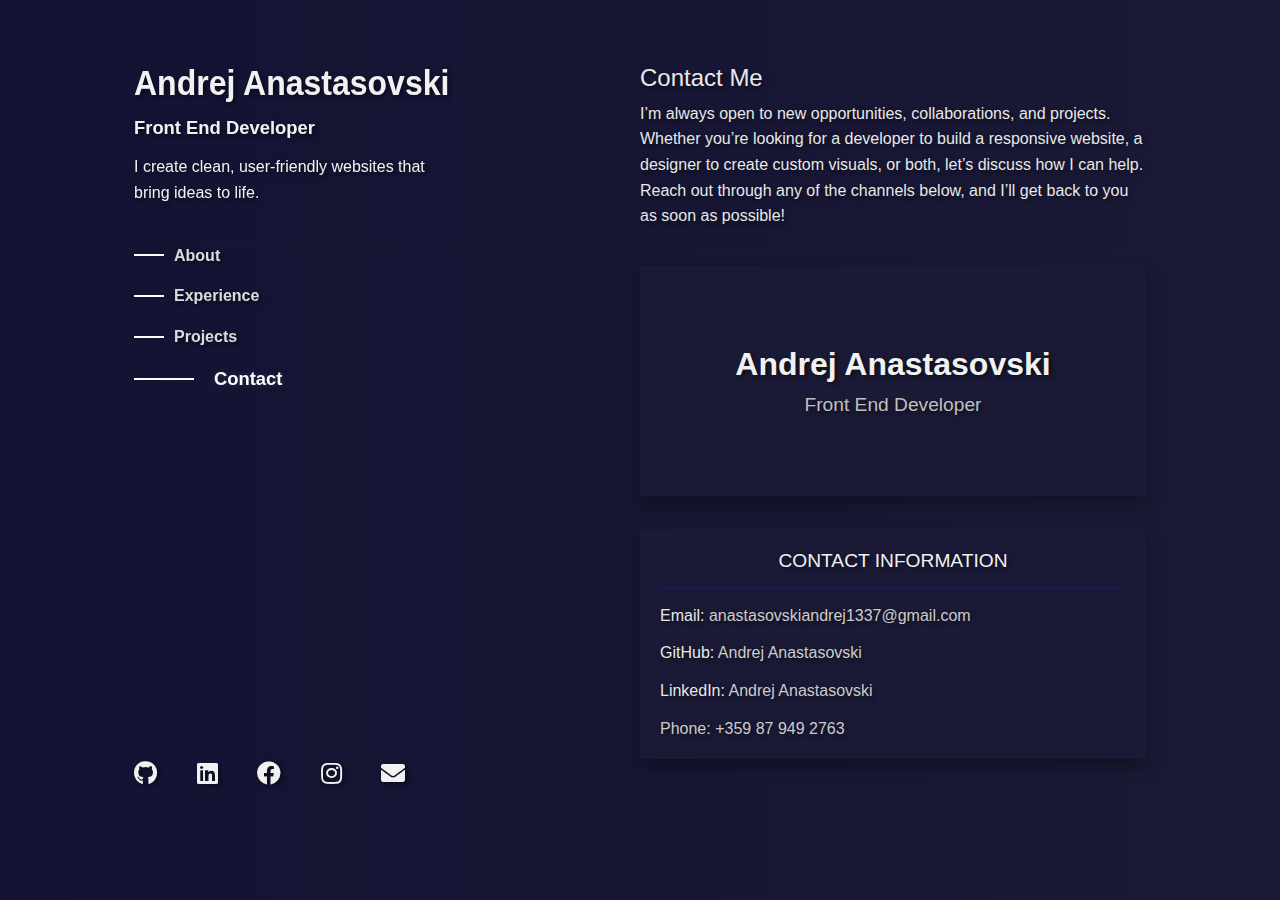
==== contact.html @ 09a28a14 "1.0" ====
<!DOCTYPE html>
<html lang="en">
<head>
    <meta charset="UTF-8">
    <meta name="viewport" content="width=device-width, initial-scale=1.0">
    <title>Andrej Anastasovski</title>
    <link rel="icon" href="images/A.png" type="image/png">
    <link href="https://cdn.jsdelivr.net/npm/bootstrap@5.3.0-alpha1/dist/css/bootstrap.min.css" rel="stylesheet">
    <link href="https://cdnjs.cloudflare.com/ajax/libs/font-awesome/5.15.4/css/all.min.css" rel="stylesheet">
    <link href="styles/styles.css" rel="stylesheet"> <link href="styles/cardstyle.css" rel="stylesheet">
</head>
<body>
    <div class="container">
        <!-- Left Column (Fixed and Sticky) -->
        <div class="left-column">
            <div id="navbar-container"></div> <!-- Navbar will be injected here -->
            <div class="contact-info">
                <!-- Footer will be injected here -->
                <div id="footer-container"></div>
            </div>
        </div>

        <!-- Right Column (Scrollable Content) -->
        <div class="right-column">
            <div class="contact-section">
                <h2>Contact Me</h2>
                <p>I’m always open to new opportunities, collaborations, and projects. Whether you’re looking for a developer to build a responsive website, a designer to create custom visuals, or both, let’s discuss how I can help. Reach out through any of the channels below, and I’ll get back to you as soon as possible!</p>
                <div class="contact-details">
                    <hr>
                    <div class="business-card">
                        <!-- Front Side -->
                        <div class="card-front">
                            <h1>Andrej Anastasovski</h1>
                            <h3>Front End Developer</h3>

                        </div>
                        <hr>
                        <!-- Back Side -->
                        <div class="card-back">
                            <h2>Contact Information</h2>
                            <p>Email: <a href="mailto:anastasovskiandrej1337@gmail.com">anastasovskiandrej1337@gmail.com</a></p>
                            <p>GitHub: <a href="https://github.com/Andrej-Anastasovski" target="_blank">Andrej Anastasovski</a></p>
                            <p>LinkedIn: <a href="https://www.linkedin.com/in/andrej-anastasovski/" target="_blank">Andrej Anastasovski</a></p>
                            <p><a href="tel:+359879492763">Phone: +359 87 949 2763</a></p>
                        </div>
                        <hr>
                    </div>

                </div>
            </div>
        </div>
    </div>

    <script src="https://code.jquery.com/jquery-3.5.1.slim.min.js"></script>
    <script src="https://cdn.jsdelivr.net/npm/bootstrap@4.5.3/dist/js/bootstrap.bundle.min.js"></script>
    <script src="script.js"></script>
</body>
</html>
---- styles/styles.css ----
body {
    font-family: 'Roboto Condensed', sans-serif;
    text-shadow: 2px 2px 4px rgba(0, 0, 0, 0.5);
    background: linear-gradient(to right, #121233, #1a1a36);
    line-height: 1.6;
    display: flex;
    justify-content: center; /* Center the content horizontally */
    padding: 5% 0%; /* 5% padding on top and bottom, 0 on left/right */
}

.container {
    display: flex;
    flex-direction: row;
    width: 100%;
    margin: 0 auto;
    gap: 0;
    padding: 0 5%;
    position: relative;
}


/* Left Column */
.left-column {
    position: fixed;
    width: auto;
    min-height: 200px;
    height: 90vh;
    max-height: 100vh;
    margin-right: 50%;
}

/* Navbar styles for the left column */
nav ul {
    list-style-type: none;
    padding-left: 40px;
    margin-top: -20px;
}

nav ul li {
    margin-bottom: 15px;
    position: relative;
}

nav ul li a {
    text-decoration: none;
    color: #dcdcdc ;
    font-size: 1rem;
    font-weight: bold;
    display: inline-block;
    position: relative;
    transition: color 0.2s ease, font-size 0.2s ease, padding-left 0.2s ease;
}

/* Bulleting lines for navbar */
nav ul li a::before {
    content: '';
    position: absolute;
    left: -40px;
    top: 50%;
    transform: translateY(-50%);
    width: 30px;
    height: 2px;
    background-color: white;
    transition: width 0.2s ease, left 0.2s ease;
}

/* Hover effect */
nav ul li a:hover,
nav ul li a.selected {
    color: white;
    font-size: 1.15rem;
    padding-left: 40px;
    text-decoration: none;
    text-shadow: 0 0 8px rgba(255, 255, 255, 0.1), 0 0 15px rgba(255, 255, 255, 0.1);
}

nav ul li a:hover::before,
nav ul li a.selected::before {
    width: 60px;
    background-color: white;
}

.left-column h1 {
    font-size: 2rem;
    font-weight: bold;
    transform: scaleY(1.1);
    margin-bottom: 15px;
    color: #f1f1f1;
    white-space: nowrap;
}

.left-column h4 {
    font-size: 1.15rem;
    font-weight: bold;
    margin-bottom: 15px;
    color: #f1f1f1;
    white-space: nowrap;
}

.left-column p {
    font-size: 1rem;
    color: #f1f1f1;
    margin-bottom: 40px;
    width: 75%;
}

/* Right Column */
.right-column {
    width: 50%;
    padding: 0;
    position: relative;
    margin-left: 50%;
    box-sizing: border-box;
}

/* Right Column text styles */
.right-column h2 {
    font-size: 1.5rem;
    color: #E8E8E8;
}

.right-column p {
    font-size: 1rem;
    color: #E8E8E8;
    margin-bottom: 20px;
}


/* Social Media Icons Styling */
.social-footer {
    display: flex;
    justify-content: space-between;
    width: auto;
    position: absolute;
    bottom: 10%;
    left: 0;
}

.social-icon {
    color: #f1f1f1;
    font-size: 1.5rem;
    transition: color 0.2s ease;
    padding-right: 35%;
}

.social-icon:hover {
    color: #007bff;
}

.social-icon:active {
    transform: scale(1.1);
}


.experience-card {
    border-radius: 10px;
    padding: 20px;
    margin: 20px auto;
    box-shadow: 0 4px 6px rgba(0, 0, 0, 0.3);
}
.date-role {
    display: flex;
    justify-content: space-between;
    align-items: center;
}
.date {
    color: #a1a1b3;
    font-size: 14px;
}
h3 {
    color: white;
    margin: 0;
    font-size: 18px;
}
.description {
    margin: 10px 0;
    line-height: 1.5;
    color: #E8E8E8;
}
.tags {
    display: flex;
    flex-wrap: wrap;
    gap: 10px;
    margin-top: 10px;
}
.tags span {
    background: #3b3f51;
    color: #ffffff;
    border-radius: 15px;
    padding: 5px 10px;
    font-size: 12px;
}

.contact-details a {
    color: #ccc;
    text-decoration: none;
    transition: color 0.3s ease, font-weight 0.3s ease;
}

.contact-details a:hover {
    color: #f1f1f1;
    font-weight: bold;
}

/* Media Query for Mobile */
@media (max-width: 768px){



    .container {
        flex-direction: column; /* Stack the columns vertically */
        width: 100%;
        gap: 10px;
        padding: 0;
    }

    /* Remove fixed behavior and allow left column to scroll */
    .left-column {
        position: static;
        margin-bottom: 15px;
        margin-top: 20px;
        width: 100%;
        height: auto;
    }

    .right-column {
        width: 100%;
        margin-left: 0;
        overflow: hidden;
    }

    /* Navbar as a column on mobile */
    nav ul {
        flex-direction: column;
        align-items: flex-start;
        padding-left 40px;
        padding-bottom: 10px;
    }

    nav ul li {
        margin-top: auto;
    }

    nav ul li a {
        font-size: 1rem;
        text-decoration: none;
        color: #f1f1f1;
        transition: color 0.2s ease;
    }


    .left-column h1 {
        font-size: 1.8rem;
    }



    .right-column h2 {
        font-size: 1.2rem;
    }

    .right-column p {
        font-size: 0.9rem;
    }


    body {
        padding: 0% 5%;
        margin: 0;
    }

     .social-footer {
        margin-bottom: 20px;
        position: relative;
        width: 100%;
        padding: 0 5%;
        background-color: #1a1a38;
        border-style: 10px;
    }

    .social-icon {
        padding-right: 0;
    }
}
---- styles/cardstyle.css ----
/* Front Side of the Card */
.card-front {
    height: 230px;
    display: flex;
    justify-content: center;
    align-items: center;
    flex-direction: column;
    padding: 20px;
    text-align: center;
    width: 100%;
    background: #1a1a36;
    box-shadow: 0 8px 15px rgba(0, 0, 0, 0.3);
}

.card-front h1 {
    font-size: 2rem;
    font-weight: bold;
    color: #f1f1f1;
    text-shadow: 2px 2px 4px rgba(0, 0, 0, 0.6);
    margin: 0;
}

.card-front h3 {
    font-size: 1.2rem;
    color: #c0c0c0;
    margin-top: 10px;
}

/* Back Side of the Card */
.card-back {
    height: 230px;
    display: flex;
    flex-direction: column;
    padding: 20px;;
    background: #1a1a36;
    width: 100%;
    box-shadow: 0 8px 15px rgba(0, 0, 0, 0.3);
    text-align: left;
    line-height: 1.1;
}

.card-back h2 {
    font-size: 1.2rem;
    text-transform: uppercase;
    color: #f1f1f1;
    border-bottom: 2px solid #1a1a55;
    padding-bottom: 15px;
    text-align: center;
}

.card-back p {
    font-size: 1rem;
    color: #e8e8e8;
    margin: 10px 0;
}

.card-back a {
    text-decoration: none;
    transition: color 0.3s ease;
}

.card-back a:hover {
    color: #00afff;
}
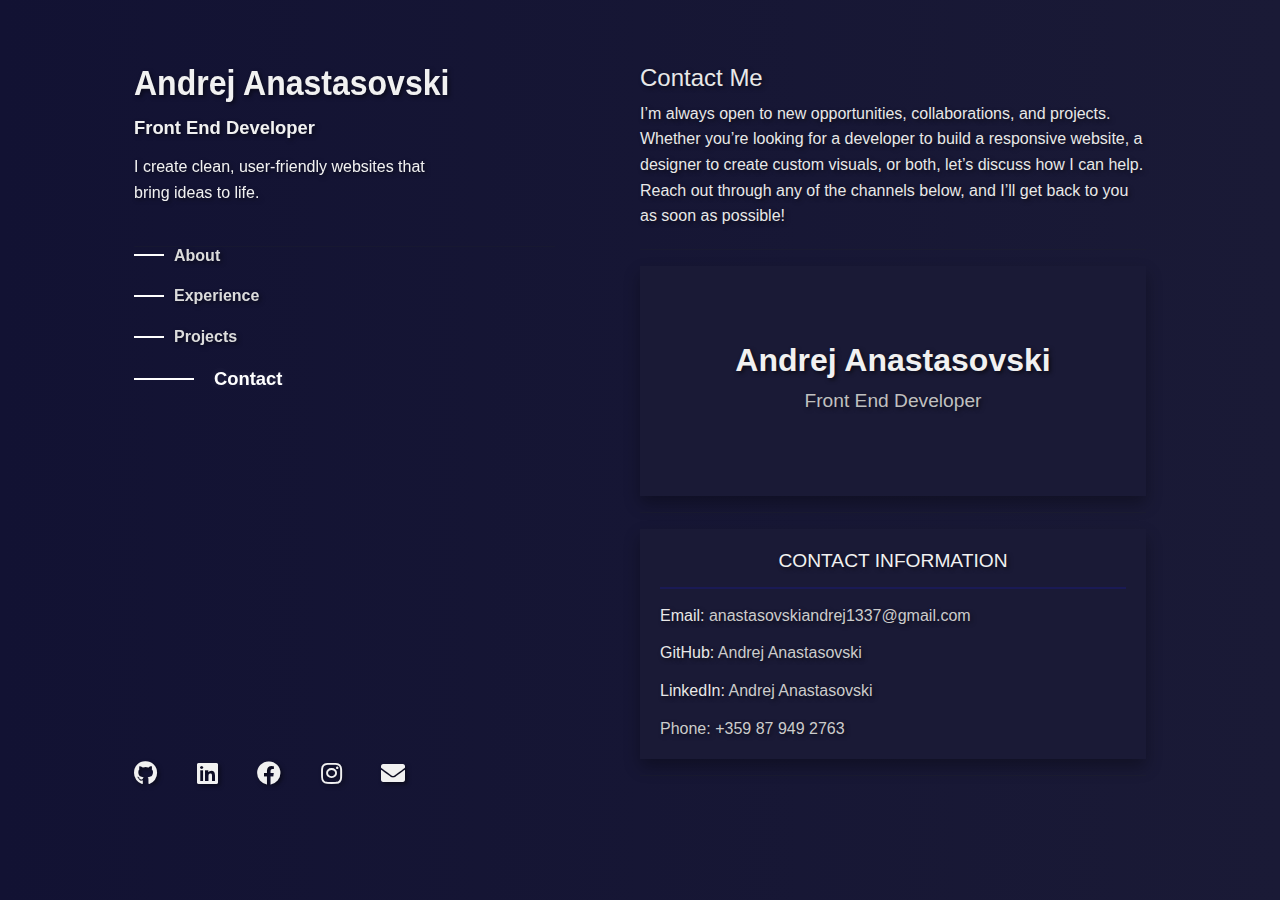
==== commit fe15d935: "Minor fixes" ====
--- a/contact.html
+++ b/contact.html
@@ -7,7 +7,8 @@
     <link rel="icon" href="images/A.png" type="image/png">
     <link href="https://cdn.jsdelivr.net/npm/bootstrap@5.3.0-alpha1/dist/css/bootstrap.min.css" rel="stylesheet">
     <link href="https://cdnjs.cloudflare.com/ajax/libs/font-awesome/5.15.4/css/all.min.css" rel="stylesheet">
-    <link href="styles/styles.css" rel="stylesheet"> <link href="styles/cardstyle.css" rel="stylesheet">
+    <link href="styles/styles.css" rel="stylesheet">
+    <link href="styles/cardstyle.css" rel="stylesheet">
 </head>
 <body>
     <div class="container">
@@ -45,7 +46,6 @@
                         </div>
                         <hr>
                     </div>
-
                 </div>
             </div>
         </div>
--- a/styles/styles.css
+++ b/styles/styles.css
@@ -1,3 +1,6 @@
+html {
+    overflow-y: scroll; /* Always show vertical scrollbar */
+}
 body {
     font-family: 'Roboto Condensed', sans-serif;
     text-shadow: 2px 2px 4px rgba(0, 0, 0, 0.5);
@@ -155,7 +158,7 @@
 .experience-card {
     border-radius: 10px;
     padding: 20px;
-    margin: 20px auto;
+    margin: 20px 0;
     box-shadow: 0 4px 6px rgba(0, 0, 0, 0.3);
 }
 .date-role {
@@ -169,7 +172,6 @@
 }
 h3 {
     color: white;
-    margin: 0;
     font-size: 18px;
 }
 .description {
@@ -200,6 +202,72 @@
 .contact-details a:hover {
     color: #f1f1f1;
     font-weight: bold;
+}
+
+
+/* cardstyle.css */
+.contact-details .card-front {
+    height: 230px;
+    display: flex;
+    justify-content: center;
+    align-items: center;
+    flex-direction: column;
+    padding: 20px;
+    text-align: center;
+    width: 100%;
+    background: #1a1a36;
+    box-shadow: 0 8px 15px rgba(0, 0, 0, 0.3);
+}
+
+.contact-details .card-front h1 {
+    font-size: 2rem;
+    font-weight: bold;
+    color: #f1f1f1;
+    text-shadow: 2px 2px 4px rgba(0, 0, 0, 0.6);
+    margin: 0;
+}
+
+.contact-details .card-front h3 {
+    font-size: 1.2rem;
+    color: #c0c0c0;
+    margin-top: 10px;
+}
+
+/* Back Side of the Card */
+.contact-details .card-back {
+    height: 230px;
+    display: flex;
+    flex-direction: column;
+    padding: 20px;
+    background: #1a1a36;
+    width: 100%;
+    box-shadow: 0 8px 15px rgba(0, 0, 0, 0.3);
+    text-align: left;
+    line-height: 1.1;
+}
+
+.contact-details .card-back h2 {
+    font-size: 1.2rem;
+    text-transform: uppercase;
+    color: #f1f1f1;
+    border-bottom: 2px solid #1a1a55;
+    padding-bottom: 15px;
+    text-align: center;
+}
+
+.contact-details .card-back p {
+    font-size: 1rem;
+    color: #e8e8e8;
+    margin: 10px 0;
+}
+
+.contact-details .card-back a {
+    text-decoration: none;
+    transition: color 0.3s ease;
+}
+
+.contact-details .card-back a:hover {
+    color: #00afff;
 }
 
 /* Media Query for Mobile */
@@ -233,7 +301,7 @@
     nav ul {
         flex-direction: column;
         align-items: flex-start;
-        padding-left 40px;
+        padding-left: 40px;
         padding-bottom: 10px;
     }
 
@@ -253,6 +321,10 @@
         font-size: 1.8rem;
     }
 
+    h3 {
+        font-size: 16px;
+        font-size: bold;
+    }
 
 
     .right-column h2 {
